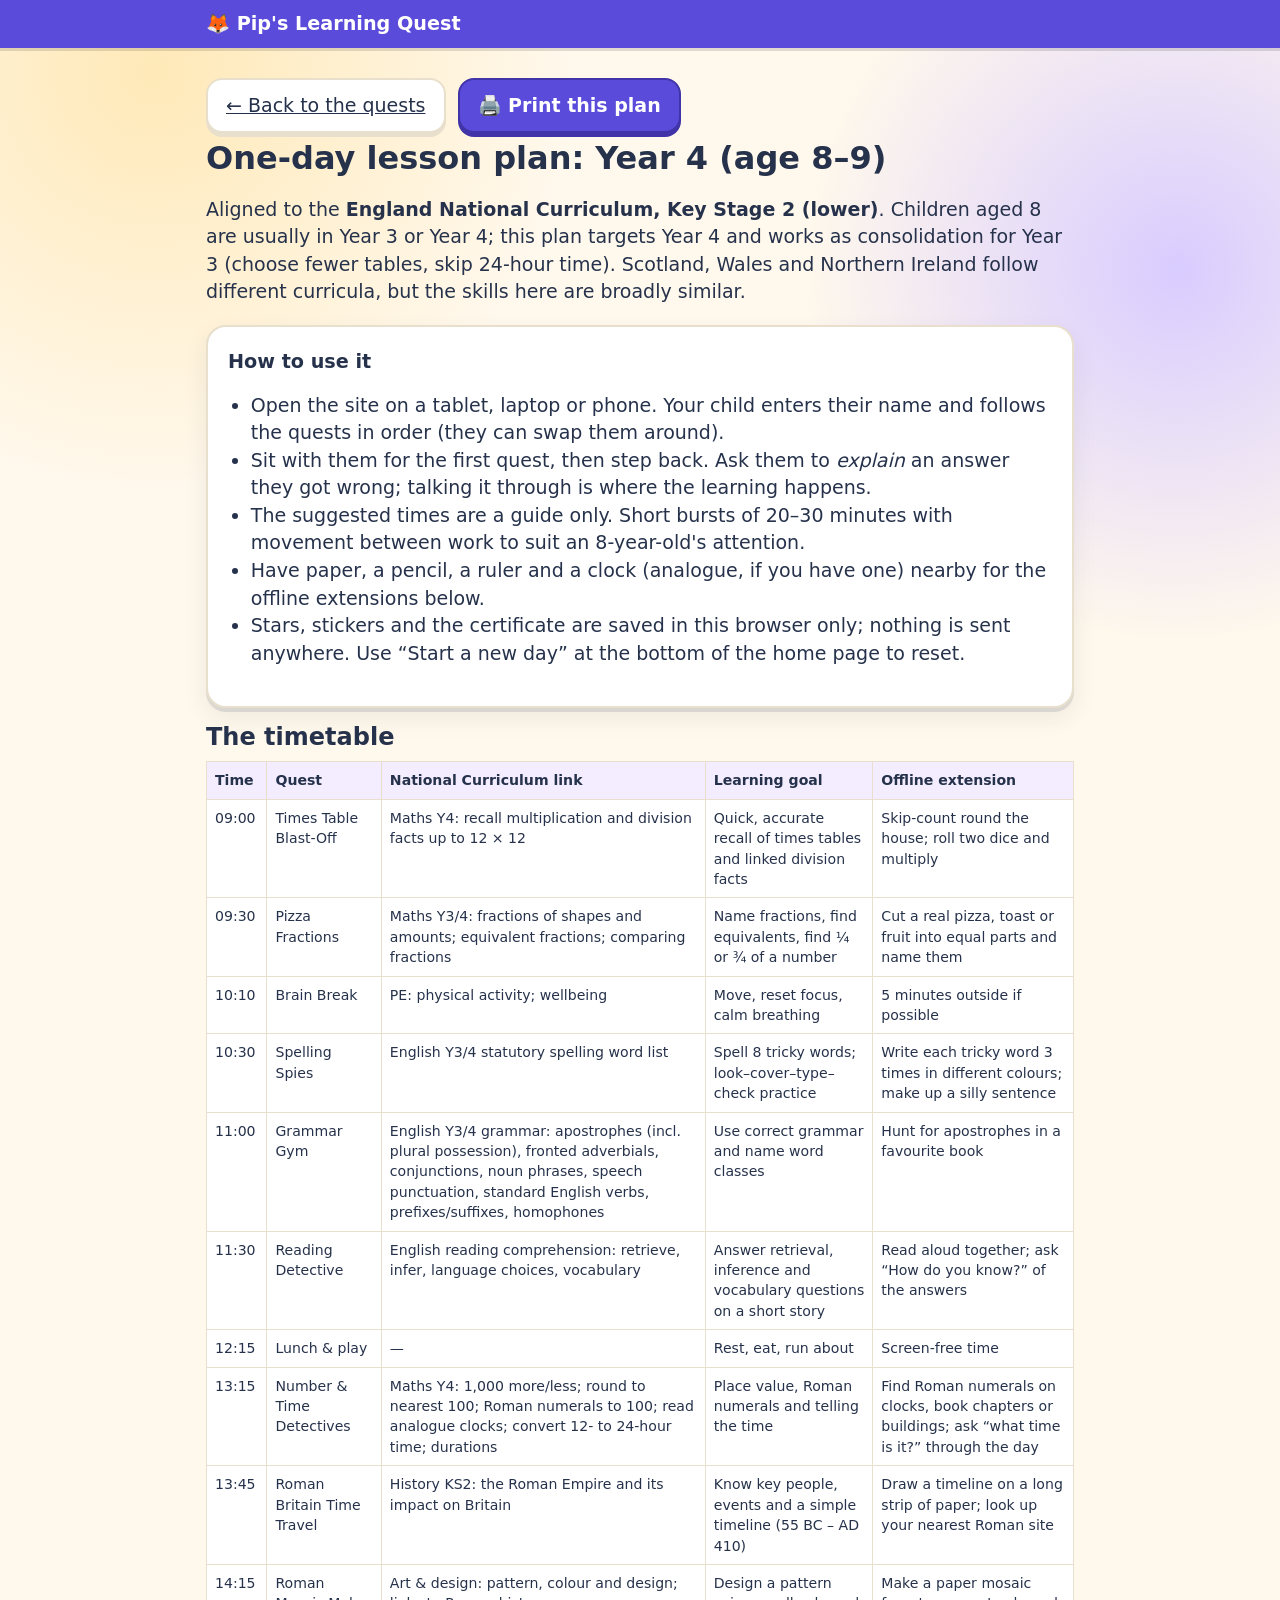
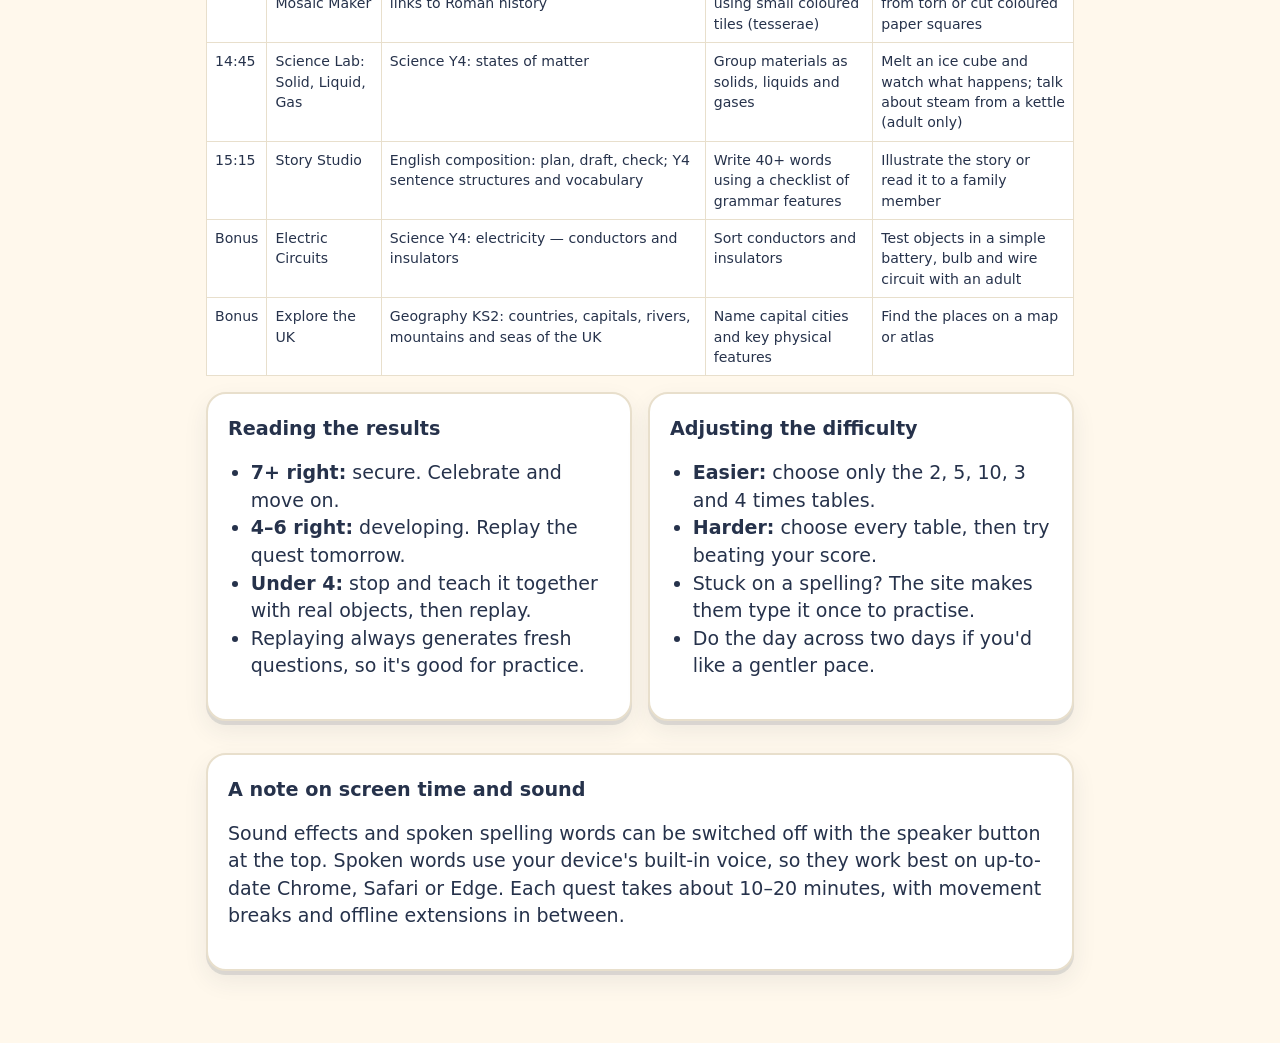
==== plan.html @ 873741cf "pip's learning quest" ====
<!doctype html>
<html lang="en-GB"><head><meta charset="utf-8"><meta name="viewport" content="width=device-width,initial-scale=1">
<title>Lesson plan for parents · Pip's Learning Quest</title>
<link rel="icon" href="data:image/svg+xml,%3Csvg xmlns='http://www.w3.org/2000/svg' viewBox='0 0 100 100'%3E%3Ctext y='.9em' font-size='90'%3E🦊%3C/text%3E%3C/svg%3E">
<link rel="stylesheet" href="styles.css"></head>
<body class="plan">
<header class="site no-print"><div class="in"><a class="brand" href="index.html">🦊 Pip's Learning Quest</a></div></header>
<main class="wrap">
<div class="no-print row"><a class="btn" href="index.html">← Back to the quests</a><button class="btn primary" onclick="window.print()">🖨️ Print this plan</button></div>
<h1>One-day lesson plan: Year 4 (age 8–9)</h1>
<p>Aligned to the <b>England National Curriculum, Key Stage 2 (lower)</b>. Children aged 8 are usually in Year 3 or Year 4; this plan targets Year 4 and works as consolidation for Year 3 (choose fewer tables, skip 24-hour time). Scotland, Wales and Northern Ireland follow different curricula, but the skills here are broadly similar.</p>
<div class="card"><h3>How to use it</h3><ul>
<li>Open the site on a tablet, laptop or phone. Your child enters their name and follows the quests in order (they can swap them around).</li>
<li>Sit with them for the first quest, then step back. Ask them to <i>explain</i> an answer they got wrong; talking it through is where the learning happens.</li>
<li>The suggested times are a guide only. Short bursts of 20–30 minutes with movement between work to suit an 8-year-old's attention.</li>
<li>Have paper, a pencil, a ruler and a clock (analogue, if you have one) nearby for the offline extensions below.</li>
<li>Stars, stickers and the certificate are saved in this browser only; nothing is sent anywhere. Use “Start a new day” at the bottom of the home page to reset.</li></ul></div>

<h2>The timetable</h2>
<div class="scroll"><table>
<tr><th>Time</th><th>Quest</th><th>National Curriculum link</th><th>Learning goal</th><th>Offline extension</th></tr>
<tr><td>09:00</td><td>Times Table Blast-Off</td><td>Maths Y4: recall multiplication and division facts up to 12 × 12</td><td>Quick, accurate recall of times tables and linked division facts</td><td>Skip-count round the house; roll two dice and multiply</td></tr>
<tr><td>09:30</td><td>Pizza Fractions</td><td>Maths Y3/4: fractions of shapes and amounts; equivalent fractions; comparing fractions</td><td>Name fractions, find equivalents, find ¼ or ¾ of a number</td><td>Cut a real pizza, toast or fruit into equal parts and name them</td></tr>
<tr><td>10:10</td><td>Brain Break</td><td>PE: physical activity; wellbeing</td><td>Move, reset focus, calm breathing</td><td>5 minutes outside if possible</td></tr>
<tr><td>10:30</td><td>Spelling Spies</td><td>English Y3/4 statutory spelling word list</td><td>Spell 8 tricky words; look–cover–type–check practice</td><td>Write each tricky word 3 times in different colours; make up a silly sentence</td></tr>
<tr><td>11:00</td><td>Grammar Gym</td><td>English Y3/4 grammar: apostrophes (incl. plural possession), fronted adverbials, conjunctions, noun phrases, speech punctuation, standard English verbs, prefixes/suffixes, homophones</td><td>Use correct grammar and name word classes</td><td>Hunt for apostrophes in a favourite book</td></tr>
<tr><td>11:30</td><td>Reading Detective</td><td>English reading comprehension: retrieve, infer, language choices, vocabulary</td><td>Answer retrieval, inference and vocabulary questions on a short story</td><td>Read aloud together; ask “How do you know?” of the answers</td></tr>
<tr><td>12:15</td><td>Lunch &amp; play</td><td>—</td><td>Rest, eat, run about</td><td>Screen-free time</td></tr>
<tr><td>13:15</td><td>Number &amp; Time Detectives</td><td>Maths Y4: 1,000 more/less; round to nearest 100; Roman numerals to 100; read analogue clocks; convert 12- to 24-hour time; durations</td><td>Place value, Roman numerals and telling the time</td><td>Find Roman numerals on clocks, book chapters or buildings; ask “what time is it?” through the day</td></tr>
<tr><td>13:45</td><td>Roman Britain Time Travel</td><td>History KS2: the Roman Empire and its impact on Britain</td><td>Know key people, events and a simple timeline (55 BC – AD 410)</td><td>Draw a timeline on a long strip of paper; look up your nearest Roman site</td></tr>
<tr><td>14:15</td><td>Roman Mosaic Maker</td><td>Art &amp; design: pattern, colour and design; links to Roman history</td><td>Design a pattern using small coloured tiles (tesserae)</td><td>Make a paper mosaic from torn or cut coloured paper squares</td></tr>
<tr><td>14:45</td><td>Science Lab: Solid, Liquid, Gas</td><td>Science Y4: states of matter</td><td>Group materials as solids, liquids and gases</td><td>Melt an ice cube and watch what happens; talk about steam from a kettle (adult only)</td></tr>
<tr><td>15:15</td><td>Story Studio</td><td>English composition: plan, draft, check; Y4 sentence structures and vocabulary</td><td>Write 40+ words using a checklist of grammar features</td><td>Illustrate the story or read it to a family member</td></tr>
<tr><td>Bonus</td><td>Electric Circuits</td><td>Science Y4: electricity — conductors and insulators</td><td>Sort conductors and insulators</td><td>Test objects in a simple battery, bulb and wire circuit with an adult</td></tr>
<tr><td>Bonus</td><td>Explore the UK</td><td>Geography KS2: countries, capitals, rivers, mountains and seas of the UK</td><td>Name capital cities and key physical features</td><td>Find the places on a map or atlas</td></tr>
</table></div>

<div class="two">
<div class="card"><h3>Reading the results</h3><ul>
<li><b>7+ right:</b> secure. Celebrate and move on.</li>
<li><b>4–6 right:</b> developing. Replay the quest tomorrow.</li>
<li><b>Under 4:</b> stop and teach it together with real objects, then replay.</li>
<li>Replaying always generates fresh questions, so it's good for practice.</li></ul></div>
<div class="card"><h3>Adjusting the difficulty</h3><ul>
<li><b>Easier:</b> choose only the 2, 5, 10, 3 and 4 times tables.</li>
<li><b>Harder:</b> choose every table, then try beating your score.</li>
<li>Stuck on a spelling? The site makes them type it once to practise.</li>
<li>Do the day across two days if you'd like a gentler pace.</li></ul></div></div>

<div class="card"><h3>A note on screen time and sound</h3><p>Sound effects and spoken spelling words can be switched off with the speaker button at the top. Spoken words use your device's built-in voice, so they work best on up-to-date Chrome, Safari or Edge. Each quest takes about 10–20 minutes, with movement breaks and offline extensions in between.</p></div>
</main></body></html>
---- styles.css ----
:root{
  --bg:#fff8ec; --card:#ffffff; --ink:#26324b; --muted:#5c6785; --line:#e8dfcc;
  --brand:#5b4bdb; --brand-d:#4034a8; --good:#14a36b; --good-bg:#e3f8ee; --bad:#d6455d; --bad-bg:#fde7eb;
  --maths:#2f6fed; --english:#e0457b; --science:#0f9d78; --history:#d9731a; --art:#8b4fd8; --pe:#0f9fb0; --geo:#4c8c2b;
  --radius:20px; --shadow:0 4px 0 rgba(38,50,75,.12), 0 10px 24px rgba(38,50,75,.08);
}
*{box-sizing:border-box}
html{-webkit-text-size-adjust:100%}
body{margin:0;background:var(--bg);color:var(--ink);font-family:"Nunito","Trebuchet MS","Segoe UI",system-ui,-apple-system,sans-serif;font-size:19px;line-height:1.45}
.wrap{max-width:900px;margin:0 auto;padding:16px 16px 56px}
h1,h2,h3{line-height:1.15;margin:.2em 0 .4em}
h1{font-size:2rem} h2{font-size:1.5rem} h3{font-size:1.2rem}
a{color:var(--brand)}
.hidden{display:none!important}
.sr{position:absolute;left:-9999px}

/* site header */
.site{background:var(--brand);color:#fff;position:sticky;top:0;z-index:10;box-shadow:0 3px 0 rgba(0,0,0,.12)}
.site .in{max-width:900px;margin:0 auto;display:flex;align-items:center;gap:12px;padding:10px 16px}
.site a.brand{color:#fff;text-decoration:none;font-weight:800;font-size:1.2rem;flex:1}
.stars{background:#ffd23f;color:#5a3d00;font-weight:800;border-radius:999px;padding:6px 14px;box-shadow:0 3px 0 #d9a900}

/* buttons */
.btn,.opt,.chip,.bucket-head{font:inherit;cursor:pointer;border:2px solid var(--line);background:#fff;color:var(--ink);border-radius:16px;padding:12px 18px;box-shadow:0 4px 0 var(--line);transition:transform .08s, box-shadow .08s}
.btn:active,.opt:active,.chip:active{transform:translateY(3px);box-shadow:0 1px 0 var(--line)}
.btn:focus-visible,.opt:focus-visible,.chip:focus-visible,input:focus-visible,textarea:focus-visible,select:focus-visible,a:focus-visible,.bucket-head:focus-visible{outline:4px solid #ffb703;outline-offset:2px}
.btn.primary{background:var(--brand);border-color:var(--brand-d);color:#fff;box-shadow:0 4px 0 var(--brand-d);font-weight:800}
.btn.primary:active{box-shadow:0 1px 0 var(--brand-d)}
.btn.big{font-size:1.25rem;padding:16px 28px}
.btn[disabled]{opacity:.5;cursor:not-allowed}
.row{display:flex;flex-wrap:wrap;gap:12px;align-items:center;margin-top:14px}
.row.center{justify-content:center}

/* cards */
.card{background:var(--card);border:2px solid var(--line);border-radius:var(--radius);padding:20px;box-shadow:var(--shadow);margin:16px 0}
.hero{background:linear-gradient(135deg,#fff 0%,#fff3d6 100%)}
.hero h1{margin-top:0}
.pbar{height:18px;background:#efe6d2;border-radius:999px;overflow:hidden;margin:10px 0 4px}
.pbar i,.bar i{display:block;height:100%;background:linear-gradient(90deg,#14a36b,#7ad66f);border-radius:999px;transition:width .4s}
.bar{height:10px;background:#efe6d2;border-radius:999px;overflow:hidden;margin:6px 0 12px}
.muted{color:var(--muted)}
.namebox{display:flex;gap:10px;flex-wrap:wrap}
input[type=text]{font:inherit;padding:12px 16px;border:3px solid var(--line);border-radius:14px;min-width:0;flex:1}

/* timetable */
.section-title{margin:28px 0 8px;display:flex;align-items:center;gap:10px}
.slot{display:grid;grid-template-columns:70px 52px 1fr auto;gap:12px;align-items:center;text-align:left;width:100%;font:inherit;color:inherit;text-decoration:none;background:#fff;border:2px solid var(--line);border-left:10px solid var(--c,var(--brand));border-radius:var(--radius);padding:12px 14px;margin:10px 0;box-shadow:var(--shadow);cursor:pointer}
.slot:hover{transform:translateY(-1px)}
.slot .time{font-weight:800;color:var(--muted);font-size:.95rem}
.slot .ico{font-size:2.1rem;text-align:center}
.slot .ttl{font-weight:800;font-size:1.15rem}
.slot .desc{font-size:.92rem;color:var(--muted)}
.slot .status{font-weight:800;color:var(--c,var(--brand));white-space:nowrap}
.slot.done{background:var(--good-bg);border-color:#bfe9d3;border-left-color:var(--good)}
.slot.done .status{color:var(--good)}
.tag{display:inline-block;font-size:.75rem;font-weight:800;text-transform:uppercase;letter-spacing:.04em;color:#fff;background:var(--c,var(--brand));border-radius:999px;padding:2px 10px;margin-top:4px}
.s-maths{--c:var(--maths)} .s-english{--c:var(--english)} .s-science{--c:var(--science)} .s-history{--c:var(--history)} .s-art{--c:var(--art)} .s-pe{--c:var(--pe)} .s-geo{--c:var(--geo)} .s-other{--c:#6b7a90}
@media(max-width:560px){.slot{grid-template-columns:48px 1fr auto}.slot .time{display:none}}

/* activity chrome */
.topbar{display:flex;align-items:center;gap:12px;margin:8px 0}
.topbar h2{margin:0;flex:1}
.intro{font-size:1.05rem}
.qmeta{display:flex;justify-content:space-between;font-weight:800;color:var(--muted)}
.prompt{font-size:1.5rem;font-weight:800;margin:10px 0 14px}
.opts{display:grid;grid-template-columns:repeat(auto-fit,minmax(200px,1fr));gap:12px}
.opt{font-size:1.15rem;text-align:center;min-height:56px}
.opt.right,.chip.right{background:var(--good-bg);border-color:var(--good);box-shadow:0 4px 0 var(--good)}
.opt.wrong{background:var(--bad-bg);border-color:var(--bad);box-shadow:0 4px 0 var(--bad)}
.opt[disabled]{cursor:default;opacity:1}
.feedback{min-height:1.6em;margin:14px 0 4px;font-weight:700}
.feedback.good{color:var(--good)} .feedback.bad{color:var(--bad)}
.answer{font-size:1.6rem;max-width:300px;text-align:center}
.spell{letter-spacing:.12em;font-size:1.3em}
.sent{font-size:1.3rem;display:block;margin:6px 0 12px}
.blank{display:inline-block;border-bottom:4px dotted var(--english);min-width:5em;text-align:center;color:transparent}
.passage{background:#fffdf5;border:2px dashed #e6d7ae;border-radius:16px;padding:12px 18px}
.passage summary{font-weight:800;cursor:pointer}
.passage p{margin:.6em 0}
.frac{display:inline-flex;flex-direction:column;align-items:center;vertical-align:middle;line-height:1.1;font-weight:800;margin:0 .15em}
.frac .n{border-bottom:.12em solid currentColor;padding:0 .25em}
.pizza{width:150px;height:150px;display:block;margin:0 auto 6px}
.clock{width:200px;height:200px;display:block;margin:0 auto 6px}
.listen{font-size:1.2rem}
.bigscore{font-size:3.4rem;font-weight:900;color:var(--brand)}
.result{text-align:center}

/* chips, sorter, order */
.pool,.chips{display:flex;flex-wrap:wrap;gap:10px;margin:12px 0}
.chip{padding:10px 16px;font-weight:700}
.chip.sel{background:#fff3c4;border-color:#ffb703;box-shadow:0 4px 0 #ffb703}
.chip.num{position:relative}
.chip.num b{background:var(--brand);color:#fff;border-radius:999px;padding:0 8px;margin-right:6px}
.buckets{display:grid;grid-template-columns:repeat(auto-fit,minmax(220px,1fr));gap:14px;margin-top:16px}
.bucket{background:#fff;border:3px dashed var(--line);border-radius:18px;padding:10px;min-height:150px}
.bucket-head{width:100%;font-weight:800;font-size:1.1rem;margin-bottom:8px}
.placed{display:inline-block;background:var(--good-bg);border:2px solid var(--good);border-radius:12px;padding:4px 10px;margin:4px 4px 0 0;font-weight:700}
.shake{animation:shake .4s}
@keyframes shake{20%{transform:translateX(-8px)}40%{transform:translateX(8px)}60%{transform:translateX(-6px)}80%{transform:translateX(6px)}}

/* break */
.movecard{text-align:center}
.movecard .big{font-size:4rem}
.timer{font-size:3rem;font-weight:900;color:var(--pe)}
.breathe{width:140px;height:140px;border-radius:50%;background:radial-gradient(circle,#9be7ef,#0f9fb0);margin:20px auto;animation:breathe 8s ease-in-out infinite}
@keyframes breathe{0%,100%{transform:scale(.6)}50%{transform:scale(1.15)}}

/* art */
canvas.mosaic{width:min(100%,420px);aspect-ratio:1;border:4px solid #7a4a12;border-radius:8px;touch-action:none;background:#f4ead2;display:block;margin:10px auto;cursor:crosshair}
.swatches{display:flex;flex-wrap:wrap;gap:10px;justify-content:center}
.sw{width:44px;height:44px;border-radius:10px;border:3px solid #fff;box-shadow:0 0 0 2px var(--line);cursor:pointer;padding:0}
.sw.on{box-shadow:0 0 0 4px var(--brand)}

/* story */
textarea{width:100%;min-height:260px;font:inherit;font-size:1.15rem;line-height:1.6;padding:14px;border:3px solid var(--line);border-radius:14px;resize:vertical}
select{font:inherit;padding:10px;border-radius:12px;border:3px solid var(--line);max-width:100%}
.check{display:flex;gap:10px;align-items:flex-start;margin:6px 0}
.check input{width:24px;height:24px;margin-top:2px;accent-color:var(--brand)}
.two{display:grid;grid-template-columns:1fr 1fr;gap:16px}
@media(max-width:700px){.two{grid-template-columns:1fr}}

/* confetti */
.confetti{position:fixed;top:-20px;width:10px;height:16px;z-index:50;pointer-events:none;animation:fall linear forwards}
@keyframes fall{to{transform:translateY(110vh) rotate(720deg)}}

/* certificate */
.cert{background:#fffdf5;border:10px double #c9a227;border-radius:12px;padding:40px 24px;text-align:center;margin:20px 0}
.cert h1{font-size:2.4rem;color:#8a6a00}
.cert .nm{font-size:2.6rem;font-weight:900;color:var(--brand);margin:10px 0;border-bottom:3px solid #c9a227;display:inline-block;padding:0 24px}

footer{margin-top:40px;text-align:center;color:var(--muted);font-size:.9rem}
footer button{font:inherit;background:none;border:none;color:var(--brand);text-decoration:underline;cursor:pointer}

/* parent plan page */
.plan table{width:100%;border-collapse:collapse;font-size:.88rem;background:#fff}
.plan th,.plan td{border:1px solid var(--line);padding:8px;vertical-align:top;text-align:left}
.plan th{background:#f3edff}
.plan .scroll{overflow-x:auto}
.plan ul{padding-left:1.2em}

@media print{
  body{background:#fff;font-size:12pt}
  .site,.no-print,footer,.topbar .btn{display:none!important}
  .card{box-shadow:none;break-inside:avoid}
  .cert{margin:0}
  .plan table{font-size:9pt}
  .plan-only-screen{display:none}
}
@media(prefers-reduced-motion:reduce){*{animation:none!important;transition:none!important}}

/* ===== FUN LAYER ===== */
body{background:radial-gradient(circle at 12% 8%,#ffe9b8 0,transparent 30%),radial-gradient(circle at 92% 30%,#d9ccff 0,transparent 28%),var(--bg);background-attachment:fixed}
.site .brand{display:flex;align-items:center;gap:8px}
.mute{background:rgba(255,255,255,.2);border:none;color:#fff;border-radius:999px;font-size:1.2rem;width:42px;height:42px;cursor:pointer}
.lvl{background:#fff;color:var(--brand);font-weight:800;border-radius:999px;padding:6px 12px;font-size:.9rem;white-space:nowrap}
.mascot{display:flex;align-items:flex-end;gap:12px;margin:8px 0}
.mascot .pip{font-size:4rem;line-height:1;animation:bob 2.4s ease-in-out infinite;cursor:pointer;user-select:none;background:none;border:none;padding:0}
.mascot .pip.cheer{animation:hop .6s ease 2}
.bubble{position:relative;background:#fff;border:3px solid var(--ink);border-radius:20px;padding:10px 16px;font-weight:800;flex:1;box-shadow:0 4px 0 rgba(38,50,75,.15)}
.bubble:before{content:"";position:absolute;left:-14px;bottom:18px;border:10px solid transparent;border-right-color:var(--ink);border-left:0}
@keyframes bob{50%{transform:translateY(-6px) rotate(-3deg)}}
@keyframes hop{0%,100%{transform:translateY(0)}40%{transform:translateY(-26px) rotate(8deg)}}
.pop{animation:pop .4s cubic-bezier(.2,1.8,.4,1)}
@keyframes pop{from{transform:scale(.6);opacity:0}to{transform:scale(1);opacity:1}}
.combo{position:fixed;left:50%;top:22%;transform:translateX(-50%);z-index:60;font-size:2.2rem;font-weight:900;color:#fff;background:linear-gradient(135deg,#ff7a18,#ff3d6e);padding:10px 26px;border-radius:999px;box-shadow:0 8px 0 rgba(0,0,0,.18);pointer-events:none;animation:combo 1.3s ease forwards;text-align:center}
@keyframes combo{0%{transform:translate(-50%,30px) scale(.4);opacity:0}15%{transform:translate(-50%,0) scale(1.15);opacity:1}30%{transform:translate(-50%,0) scale(1)}80%{opacity:1}100%{transform:translate(-50%,-40px) scale(1);opacity:0}}
.opt.right{animation:pop .4s}
.opt:hover:not([disabled]),.chip:hover:not([disabled]){transform:translateY(-2px) rotate(-.5deg)}
.slot{transition:transform .15s}
.slot:hover{transform:translateY(-3px) rotate(-.3deg)}
.slot.next{outline:4px solid #ffb703;animation:pulse 1.6s ease-in-out infinite}
@keyframes pulse{50%{box-shadow:0 0 0 10px rgba(255,183,3,.25),var(--shadow)}}
.stickers{display:grid;grid-template-columns:repeat(auto-fill,minmax(64px,1fr));gap:10px}
.stk{aspect-ratio:1;display:grid;place-items:center;font-size:2rem;border-radius:16px;background:#f3edff;border:3px dashed #cfc3f5;filter:grayscale(1) opacity(.35)}
.stk.got{filter:none;background:#fff;border:3px solid #ffd23f;animation:pop .5s;box-shadow:0 3px 0 #d9a900}
.stk.gold{background:linear-gradient(135deg,#fff3b0,#ffd23f)}
.lvlbar{height:14px;background:#e9e1ff;border-radius:999px;overflow:hidden;margin-top:6px}
.lvlbar i{display:block;height:100%;background:linear-gradient(90deg,#8b4fd8,#e0457b);border-radius:999px;transition:width .6s}
.rainbow{background:linear-gradient(90deg,#e0457b,#d9731a,#c9a000,#0f9d78,#2f6fed,#8b4fd8);-webkit-background-clip:text;background-clip:text;color:transparent}
.wiggle{display:inline-block;animation:wig 1.2s ease-in-out infinite}
@keyframes wig{50%{transform:rotate(12deg) scale(1.1)}}
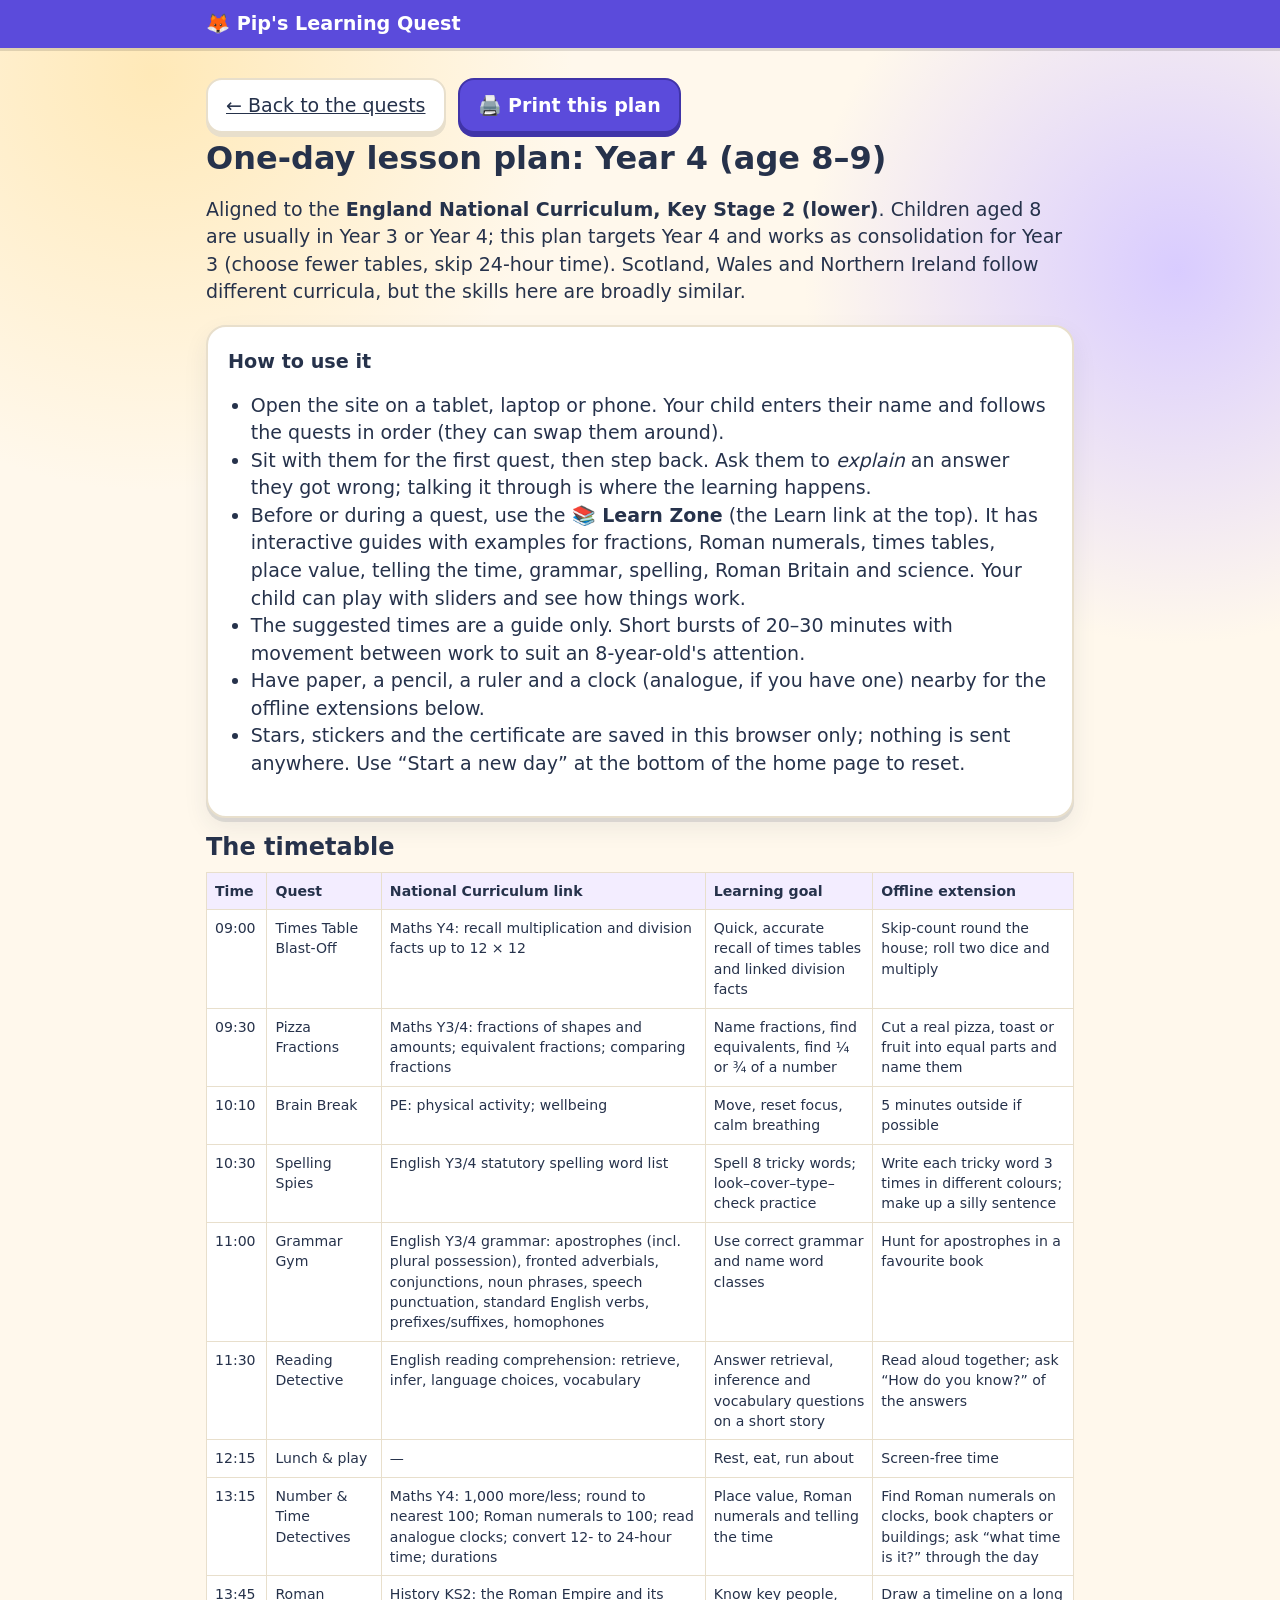
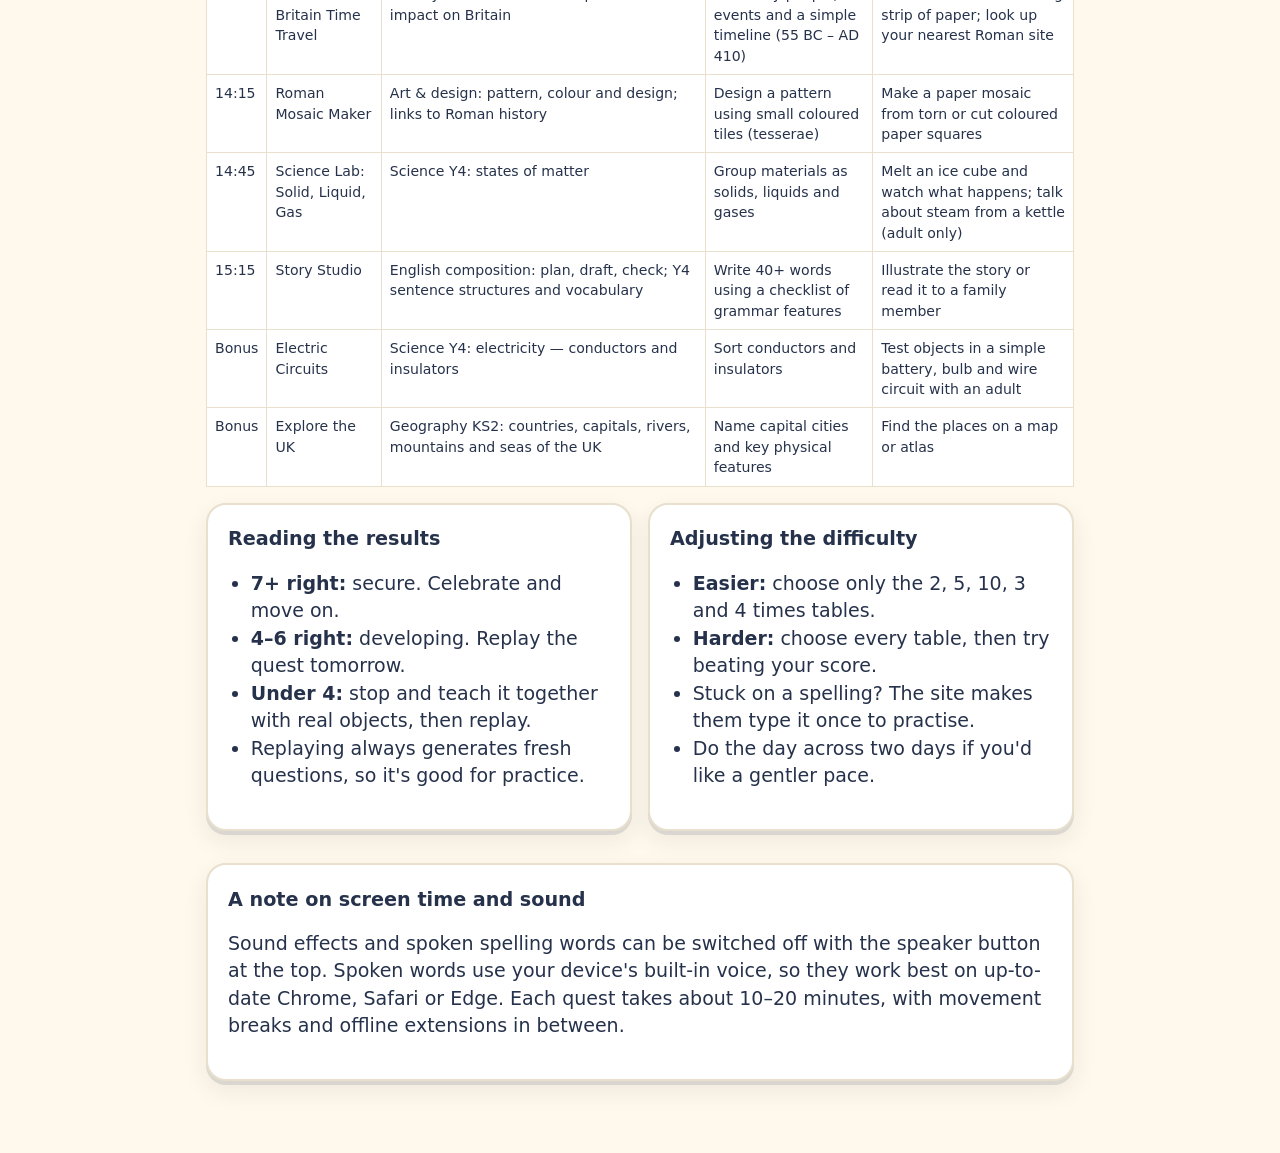
==== commit 193ae987: "Add Learn Zone" ====
--- a/plan.html
+++ b/plan.html
@@ -12,6 +12,7 @@
 <div class="card"><h3>How to use it</h3><ul>
 <li>Open the site on a tablet, laptop or phone. Your child enters their name and follows the quests in order (they can swap them around).</li>
 <li>Sit with them for the first quest, then step back. Ask them to <i>explain</i> an answer they got wrong; talking it through is where the learning happens.</li>
+<li>Before or during a quest, use the <b>📚 Learn Zone</b> (the Learn link at the top). It has interactive guides with examples for fractions, Roman numerals, times tables, place value, telling the time, grammar, spelling, Roman Britain and science. Your child can play with sliders and see how things work.</li>
 <li>The suggested times are a guide only. Short bursts of 20–30 minutes with movement between work to suit an 8-year-old's attention.</li>
 <li>Have paper, a pencil, a ruler and a clock (analogue, if you have one) nearby for the offline extensions below.</li>
 <li>Stars, stickers and the certificate are saved in this browser only; nothing is sent anywhere. Use “Start a new day” at the bottom of the home page to reset.</li></ul></div>
--- a/styles.css
+++ b/styles.css
@@ -179,3 +179,66 @@
 .rainbow{background:linear-gradient(90deg,#e0457b,#d9731a,#c9a000,#0f9d78,#2f6fed,#8b4fd8);-webkit-background-clip:text;background-clip:text;color:transparent}
 .wiggle{display:inline-block;animation:wig 1.2s ease-in-out infinite}
 @keyframes wig{50%{transform:rotate(12deg) scale(1.1)}}
+
+/* ===== LEARN ZONE ===== */
+.learnlink{background:rgba(255,255,255,.2);color:#fff;text-decoration:none;font-weight:800;border-radius:999px;padding:6px 14px;white-space:nowrap}
+.learnlink:hover{background:rgba(255,255,255,.35)}
+.learnbanner{--c:#8b4fd8;background:linear-gradient(135deg,#fff 0,#f1e9ff 100%)}
+.ltabs{display:flex;flex-wrap:wrap;gap:8px;margin:14px 0}
+.ltab{display:inline-flex;align-items:center;gap:6px;background:#fff;border:2px solid var(--line);border-radius:999px;padding:8px 14px;text-decoration:none;color:var(--ink);font-weight:700;font-size:.92rem;box-shadow:0 3px 0 var(--line)}
+.ltab.on{background:var(--brand);border-color:var(--brand-d);color:#fff;box-shadow:0 3px 0 var(--brand-d)}
+.ltab:hover{transform:translateY(-1px)}
+.slider{width:100%;accent-color:var(--brand);height:32px;display:block;margin:6px 0 10px}
+.sl{display:block;font-weight:700;margin-top:10px}
+.sl b{color:var(--brand)}
+.center{text-align:center}
+.big-eq{font-size:1.8rem;font-weight:800;text-align:center;margin:12px 0}
+.big-eq b,.roman{color:var(--brand)}
+.roman{font-weight:900;letter-spacing:.08em}
+.tips{display:grid;grid-template-columns:repeat(auto-fit,minmax(240px,1fr));gap:12px}
+.tipcard{background:#fffdf5;border:2px solid #f0e3b8;border-radius:16px;padding:12px 14px;font-size:.95rem}
+.tipcard>b{display:block;margin-bottom:4px;color:var(--ink)}
+.dotwrap{display:flex;justify-content:center;overflow-x:auto;padding:8px 0}
+.dots{display:grid;gap:4px}
+.dot{width:18px;height:18px;border-radius:50%;display:block;background:#2f6fed}
+.dot.r1{background:#e0457b}
+.fam{background:#f3edff;border-radius:14px;padding:10px 14px;text-align:center;font-size:.95rem}
+.fbar{display:flex;flex:1;height:38px;border:3px solid #7a4a12;border-radius:8px;overflow:hidden;background:#fff7e0}
+.fbar i{flex:1;border-right:2px solid #7a4a12}
+.fbar i:last-child{border-right:none}
+.fbar i.on{background:#ffb703}
+.eqrow{display:flex;align-items:center;gap:12px;margin:8px 0}
+.eqlab{width:64px;text-align:center;font-size:1.1rem}
+.groups{display:flex;flex-wrap:wrap;gap:12px;justify-content:center;margin:12px 0}
+.grp{display:flex;flex-wrap:wrap;gap:3px;width:90px;justify-content:center;padding:8px;border:3px dashed var(--line);border-radius:14px}
+.grp.on{border-color:#ffb703;background:#fff7e0}
+.grp .dot{width:14px;height:14px}
+.symbols{display:flex;gap:10px;flex-wrap:wrap;justify-content:center}
+.sym{width:72px;text-align:center;background:#fff7e0;border:3px solid #7a4a12;border-radius:14px;padding:8px}
+.sym .roman{font-size:1.8rem}
+.rchip{background:#e3f0ff;border:2px solid var(--maths);border-radius:12px;padding:4px 10px;font-weight:700}
+.rchip.sub{background:#fff0dc;border-color:var(--history)}
+.plus{font-weight:900;color:var(--muted)}
+.pvwrap{overflow-x:auto}
+table.pv{width:100%;border-collapse:collapse;text-align:center;margin-top:12px}
+table.pv th{background:#f3edff;padding:8px;font-size:.85rem;border:2px solid var(--line)}
+table.pv td{border:2px solid var(--line);padding:8px;font-size:.8rem;color:var(--muted)}
+table.pv .digits td{font-size:2.4rem;font-weight:900;color:var(--ink)}
+table.pv .ghost{opacity:.15}
+.nline{width:100%;max-width:520px;display:block;margin:10px auto}
+.timegrid{display:grid;grid-template-columns:repeat(auto-fit,minmax(150px,1fr));gap:10px;margin-top:8px}
+.tcell{background:#f3edff;border-radius:14px;padding:10px;text-align:center}
+.tcell span{display:block;font-size:.8rem;color:var(--muted);font-weight:700;text-transform:uppercase}
+.tcell b{font-size:1.3rem}
+.gcard summary{font-weight:800;font-size:1.15rem;cursor:pointer}
+.gcard ul{padding-left:1.2em}
+.gcard li{margin:6px 0}
+mark{background:#ffe27a;border-radius:6px;padding:0 4px;color:var(--ink)}
+.timeline{border-left:5px solid var(--history);margin-left:10px;padding-left:16px}
+.tl{display:flex;gap:14px;margin:14px 0;position:relative}
+.tl:before{content:"";position:absolute;left:-26px;top:6px;width:14px;height:14px;border-radius:50%;background:var(--history);border:3px solid #fff}
+.tly{min-width:96px;font-weight:900;color:var(--history)}
+.sci{width:100%;max-width:420px;display:block;margin:10px auto;background:#eaf6ff;border-radius:16px;border:3px solid #bcdcf0}
+.placed.ins{background:#fde7eb;border-color:var(--bad)}
+.steps li{margin:8px 0}
+@media(max-width:560px){.learnlink{padding:6px 10px;font-size:.85rem}.site .in{gap:8px}.eqlab{width:52px}}
